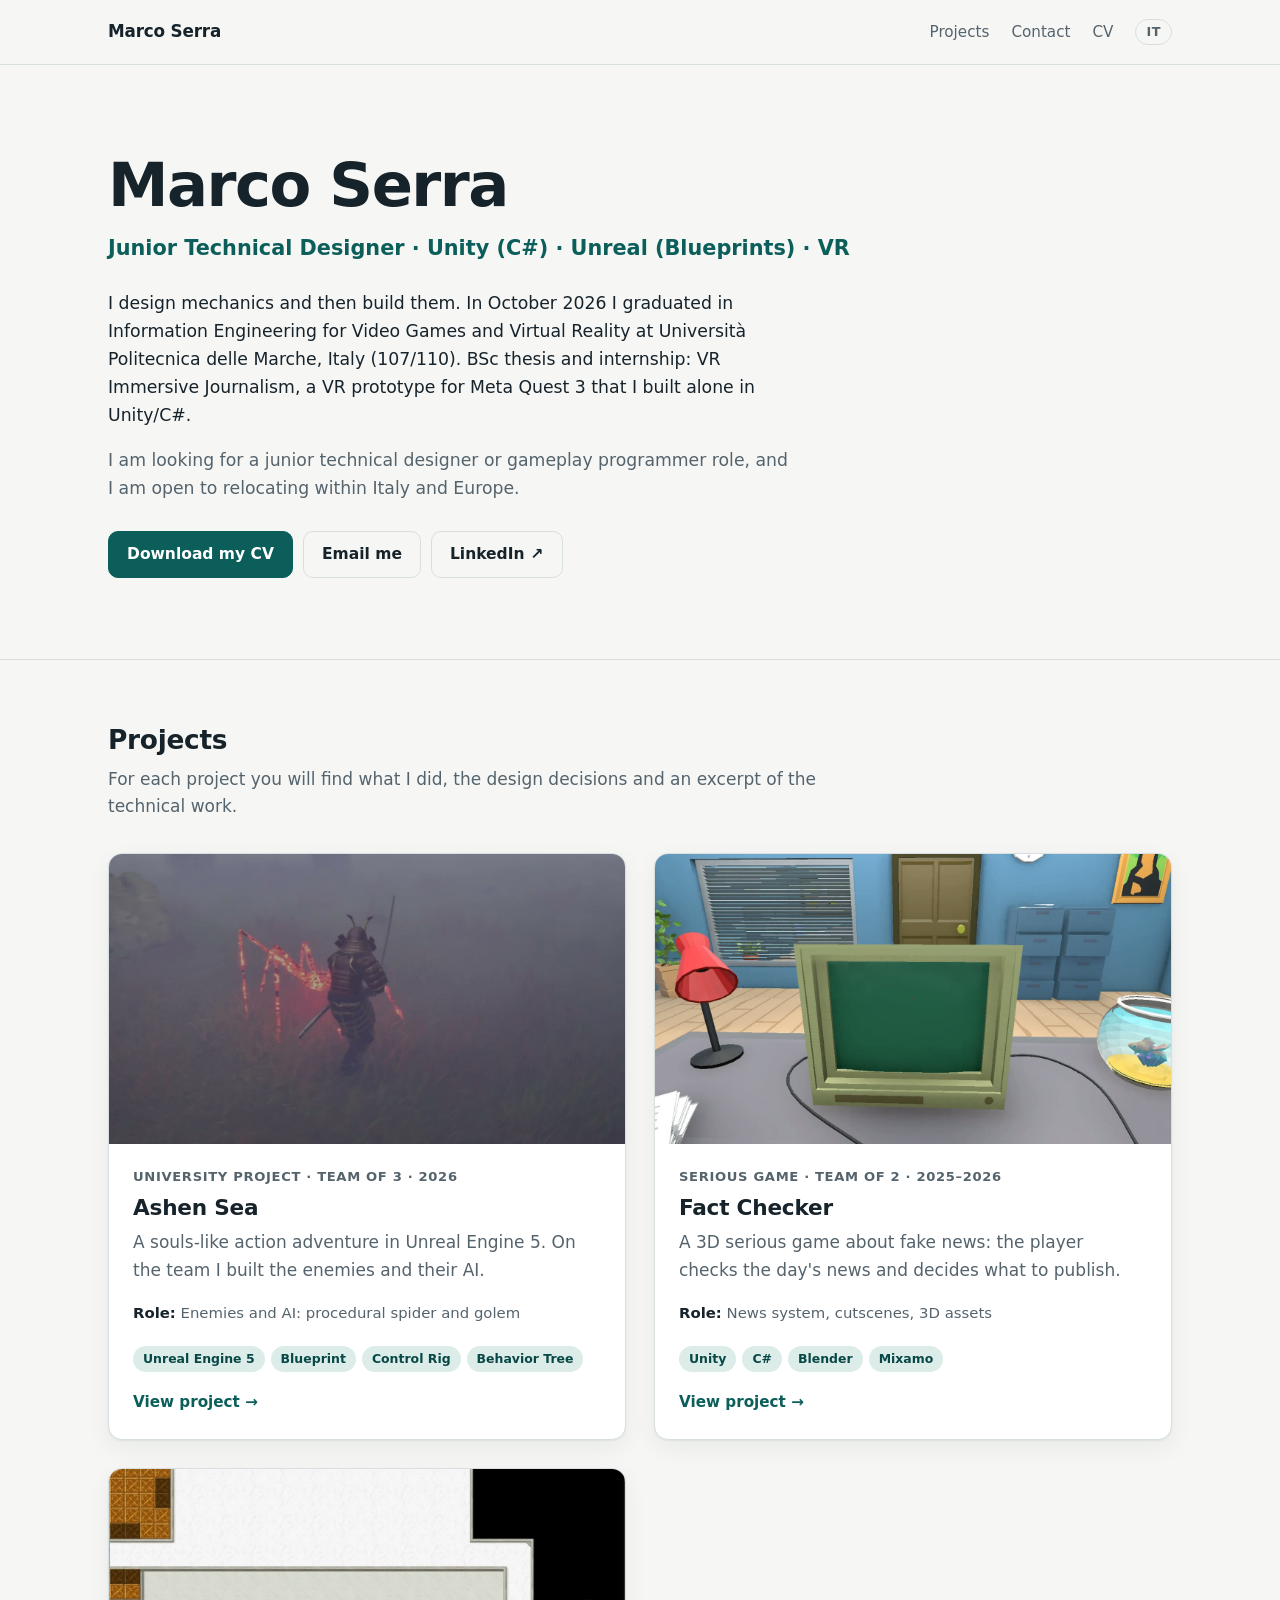
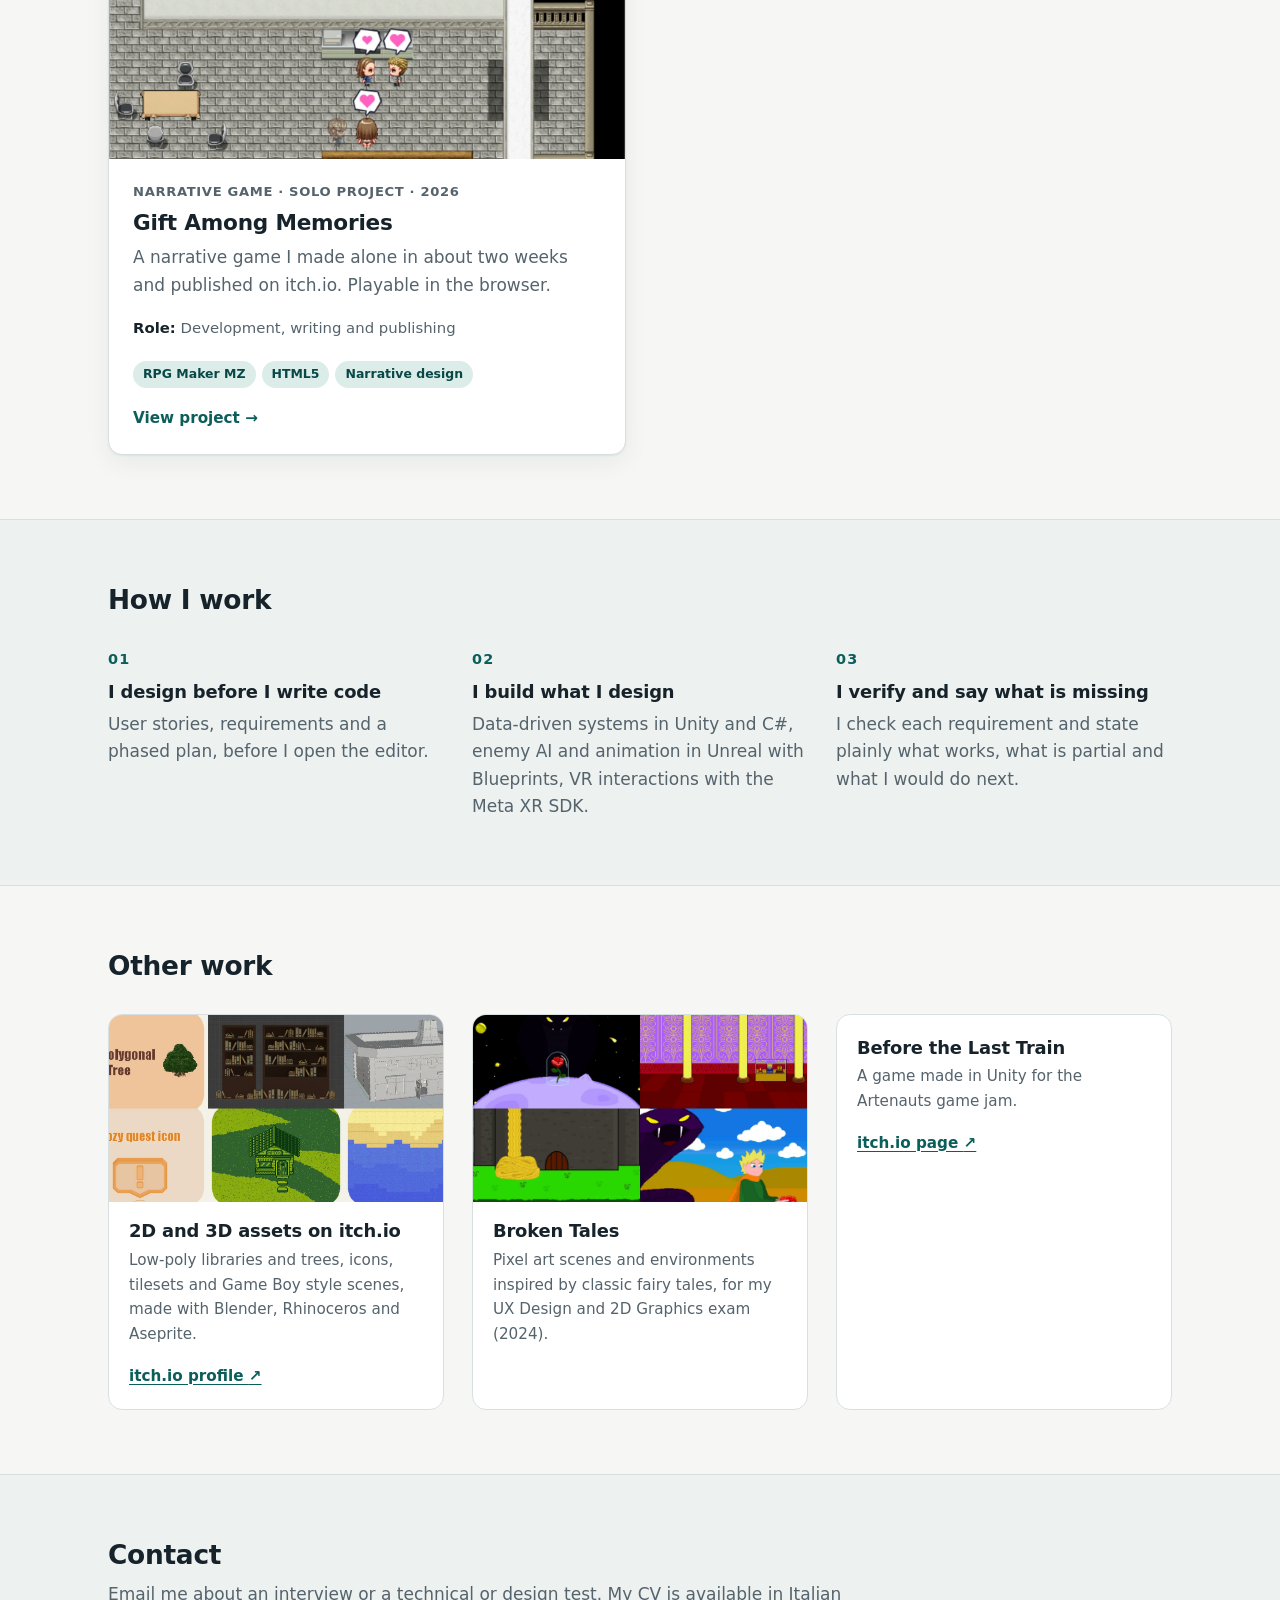
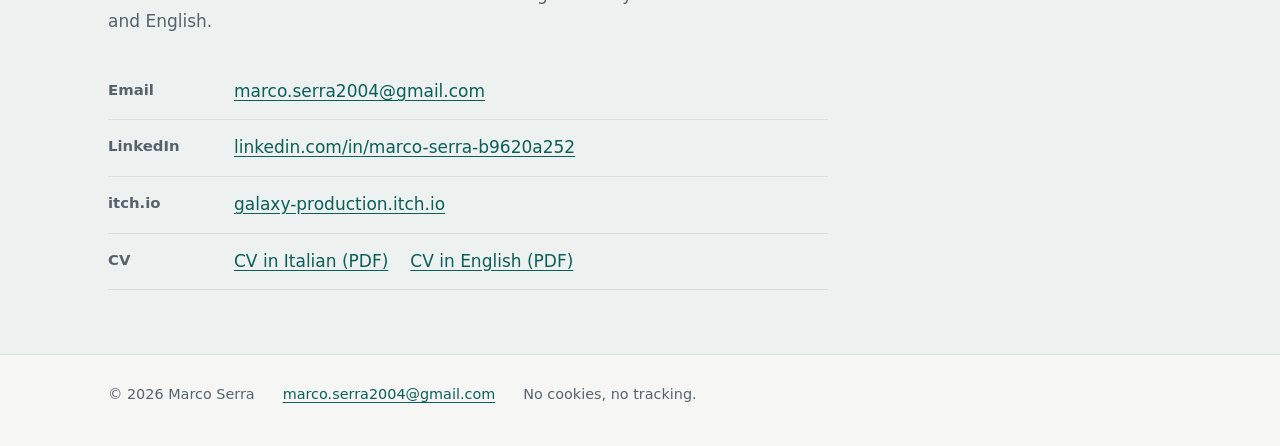
==== en/index.html @ 330b0ddc "Portfolio di Marco Serra" ====
<!doctype html>
<html lang="en">
<head>
<meta charset="utf-8">
<meta name="viewport" content="width=device-width, initial-scale=1">
<title>Marco Serra · Junior Technical Designer</title>
<meta name="description" content="Portfolio of Marco Serra, Junior Technical Designer and Gameplay Programmer (Unity C#, Unreal Blueprints, VR).">
<meta property="og:title" content="Marco Serra · Junior Technical Designer">
<meta property="og:description" content="Portfolio of Marco Serra, Junior Technical Designer and Gameplay Programmer (Unity C#, Unreal Blueprints, VR).">
<meta property="og:type" content="website">
<meta property="og:image" content="https://serramarco1.github.io/portfolio/media/ashen-cover.jpg">
<meta name="color-scheme" content="light dark">
<link rel="alternate" hreflang="it" href="../index.html">
<link rel="icon" href="data:image/svg+xml,%3Csvg%20xmlns%3D%22http%3A%2F%2Fwww.w3.org%2F2000%2Fsvg%22%20viewBox%3D%220%200%2064%2064%22%3E%3Crect%20width%3D%2264%22%20height%3D%2264%22%20rx%3D%2214%22%20fill%3D%22%230B5E5A%22%2F%3E%3Ctext%20x%3D%2232%22%20y%3D%2242%22%20font-family%3D%22Segoe%20UI%2CArial%2Csans-serif%22%20font-size%3D%2228%22%20font-weight%3D%22700%22%20fill%3D%22%23fff%22%20text-anchor%3D%22middle%22%3EMS%3C%2Ftext%3E%3C%2Fsvg%3E">
<link rel="stylesheet" href="../stile.css">
</head>
<body>
<a class="skip" href="#contenuto">Skip to content</a>
<header class="top">
  <div class="wrap top-in">
    <a class="brand" href="../en/index.html">Marco Serra</a>
    <nav aria-label="Main">
      <a href="../en/index.html#progetti">Projects</a>
      <a href="../en/index.html#contatti">Contact</a>
      <a href="../cv/CV_Serra_Marco_EN.pdf">CV</a>
      <a class="lang" href="../index.html" hreflang="it" lang="it" aria-label="Italiano">IT</a>
    </nav>
  </div>
</header>
<main id="contenuto">
<section class="hero">
  <div class="wrap">
    <h1>Marco Serra</h1>
    <p class="role">Junior Technical Designer · Unity (C#) · Unreal (Blueprints) · VR</p>
    <p class="intro">I design mechanics and then build them. In October 2026 I graduated in Information Engineering for Video Games and Virtual Reality at Università Politecnica delle Marche, Italy (107/110). BSc thesis and internship: VR Immersive Journalism, a VR prototype for Meta Quest 3 that I built alone in Unity/C#.</p>
    <p class="intro">I am looking for a junior technical designer or gameplay programmer role, and I am open to relocating within Italy and Europe.</p>
    <p class="cta">
      <a class="btn" href="../cv/CV_Serra_Marco_EN.pdf">Download my CV</a>
      <a class="btn btn-ghost" href="mailto:marco.serra2004@gmail.com">Email me</a>
      <a class="btn btn-ghost" href="https://www.linkedin.com/in/marco-serra-b9620a252">LinkedIn <span aria-hidden="true">↗</span></a>
    </p>
  </div>
</section>
<section class="block" id="progetti">
  <div class="wrap">
    <h2>Projects</h2>
    <p class="sec-intro">For each project you will find what I did, the design decisions and an excerpt of the technical work.</p>
    <ul class="cards"><li><a class="card" href="../en/projects/ashen-sea.html">
  <div class="card-media"><img src="../media/ashen-cover.jpg" alt="The hero with a katana faces a glowing spider in the fog" width="1368" height="770" loading="lazy" decoding="async"></div>
  <div class="card-body">
    <p class="kicker">University project · team of 3 · 2026</p>
    <h3>Ashen Sea</h3>
    <p>A souls-like action adventure in Unreal Engine 5. On the team I built the enemies and their AI.</p>
    <p class="card-role"><strong>Role:</strong> Enemies and AI: procedural spider and golem</p>
    <ul class="tags"><li>Unreal Engine 5</li><li>Blueprint</li><li>Control Rig</li><li>Behavior Tree</li></ul>
    <span class="card-more">View project <span aria-hidden="true">→</span></span>
  </div>
</a></li>
<li><a class="card" href="../en/projects/fact-checker.html">
  <div class="card-media"><img src="../media/fc-ufficio.jpg" alt="The office desk with the computer, the lamp and the fishbowl" width="1400" height="900" loading="lazy" decoding="async"></div>
  <div class="card-body">
    <p class="kicker">Serious game · team of 2 · 2025–2026</p>
    <h3>Fact Checker</h3>
    <p>A 3D serious game about fake news: the player checks the day's news and decides what to publish.</p>
    <p class="card-role"><strong>Role:</strong> News system, cutscenes, 3D assets</p>
    <ul class="tags"><li>Unity</li><li>C#</li><li>Blender</li><li>Mixamo</li></ul>
    <span class="card-more">View project <span aria-hidden="true">→</span></span>
  </div>
</a></li>
<li><a class="card" href="../en/projects/gift-among-memories.html">
  <div class="card-media"><img src="../media/gam-mappa-1.jpg" alt="A pixel art room with two characters and hearts above their heads" width="1400" height="900" loading="lazy" decoding="async"></div>
  <div class="card-body">
    <p class="kicker">Narrative game · solo project · 2026</p>
    <h3>Gift Among Memories</h3>
    <p>A narrative game I made alone in about two weeks and published on itch.io. Playable in the browser.</p>
    <p class="card-role"><strong>Role:</strong> Development, writing and publishing</p>
    <ul class="tags"><li>RPG Maker MZ</li><li>HTML5</li><li>Narrative design</li></ul>
    <span class="card-more">View project <span aria-hidden="true">→</span></span>
  </div>
</a></li></ul>
  </div>
</section>
<section class="block block-alt">
  <div class="wrap">
    <h2>How I work</h2>
    <ol class="method"><li><span class="num">01</span><h3>I design before I write code</h3><p>User stories, requirements and a phased plan, before I open the editor.</p></li><li><span class="num">02</span><h3>I build what I design</h3><p>Data-driven systems in Unity and C#, enemy AI and animation in Unreal with Blueprints, VR interactions with the Meta XR SDK.</p></li><li><span class="num">03</span><h3>I verify and say what is missing</h3><p>I check each requirement and state plainly what works, what is partial and what I would do next.</p></li></ol>
  </div>
</section>
<section class="block">
  <div class="wrap">
    <h2>Other work</h2>
    <ul class="other"><li class="other-item"><img src="../media/altri-asset.jpg" alt="Covers of some assets published on itch.io: low-poly tree, icon, tileset" width="1560" height="720" loading="lazy" decoding="async"><div><h3>2D and 3D assets on itch.io</h3><p>Low-poly libraries and trees, icons, tilesets and Game Boy style scenes, made with Blender, Rhinoceros and Aseprite.</p><a href="https://galaxy-production.itch.io">itch.io profile <span aria-hidden="true">↗</span></a></div></li><li class="other-item"><img src="../media/altri-broken-tales.jpg" alt="Pixel art scenes inspired by Aladdin, Rapunzel and Jack and the Beanstalk" width="1600" height="1000" loading="lazy" decoding="async"><div><h3>Broken Tales</h3><p>Pixel art scenes and environments inspired by classic fairy tales, for my UX Design and 2D Graphics exam (2024).</p></div></li><li class="other-item no-img"><div><h3>Before the Last Train</h3><p>A game made in Unity for the Artenauts game jam.</p><a href="https://galaxy-production.itch.io/gioco-per-gamejam-artenaut">itch.io page <span aria-hidden="true">↗</span></a></div></li></ul>
  </div>
</section>
<section class="block block-alt" id="contatti">
  <div class="wrap contact">
    <h2>Contact</h2>
    <p class="sec-intro">Email me about an interview or a technical or design test. My CV is available in Italian and English.</p>
    <ul class="contact-list">
      <li><span>Email</span><a href="mailto:marco.serra2004@gmail.com">marco.serra2004@gmail.com</a></li>
      <li><span>LinkedIn</span><a href="https://www.linkedin.com/in/marco-serra-b9620a252">linkedin.com/in/marco-serra-b9620a252</a></li>
      <li><span>itch.io</span><a href="https://galaxy-production.itch.io">galaxy-production.itch.io</a></li>
      <li><span>CV</span><span class="cv-links"><a href="../cv/CV_Serra_Marco_IT.pdf">CV in Italian (PDF)</a><a href="../cv/CV_Serra_Marco_EN.pdf">CV in English (PDF)</a></span></li>
    </ul>
  </div>
</section>
</main>
<footer class="foot">
  <div class="wrap foot-in">
    <span>© 2026 Marco Serra</span>
    <a href="mailto:marco.serra2004@gmail.com">marco.serra2004@gmail.com</a>
    <span>No cookies, no tracking.</span>
  </div>
</footer>
<script src="../script.js" defer></script>
</body>
</html>
---- stile.css ----
/* Portfolio Marco Serra — stile unico per tutte le pagine */
:root {
  --bg: #f6f7f5;
  --surface: #ffffff;
  --surface-2: #edf1ef;
  --ink: #17232b;
  --muted: #55636c;
  --line: #d8dfe1;
  --accent: #0b5e5a;
  --accent-strong: #084846;
  --accent-soft: #dcece9;
  --on-accent: #ffffff;
  --shadow: 0 1px 2px rgba(16, 32, 40, 0.06), 0 8px 24px rgba(16, 32, 40, 0.06);
  --code-bg: #0e171c;
  --code-ink: #d6e1e5;
  --radius: 14px;
  --wide: 1120px;
  --text: 68ch;
  --font: "Segoe UI Variable Text", "Segoe UI", system-ui, -apple-system, "Helvetica Neue", Arial, sans-serif;
  --mono: "Cascadia Code", "Cascadia Mono", Consolas, "SFMono-Regular", Menlo, monospace;
  color-scheme: light;
}
@media (prefers-color-scheme: dark) {
  :root {
    --bg: #0d1316;
    --surface: #141c20;
    --surface-2: #111a1e;
    --ink: #e3e9eb;
    --muted: #9aa8b0;
    --line: #26333a;
    --accent: #5dc0b5;
    --accent-strong: #84d4cb;
    --accent-soft: #15302d;
    --on-accent: #062220;
    --shadow: 0 1px 2px rgba(0, 0, 0, 0.3), 0 8px 24px rgba(0, 0, 0, 0.25);
    color-scheme: dark;
  }
}

*, *::before, *::after { box-sizing: border-box; }
html { -webkit-text-size-adjust: 100%; scroll-behavior: smooth; }
@media (prefers-reduced-motion: reduce) { html { scroll-behavior: auto; } }
body {
  margin: 0;
  background: var(--bg);
  color: var(--ink);
  font: 400 17px/1.62 var(--font);
  -webkit-font-smoothing: antialiased;
}
img, video { display: block; max-width: 100%; height: auto; }
a { color: var(--accent); text-underline-offset: 3px; }
a:hover { color: var(--accent-strong); }
:focus-visible { outline: 3px solid var(--accent); outline-offset: 3px; border-radius: 4px; }
h1, h2, h3 { line-height: 1.2; letter-spacing: -0.01em; margin: 0; }
h2 { font-size: 1.65rem; font-weight: 700; }
h3 { font-size: 1.12rem; font-weight: 650; }
p { margin: 0 0 1em; }

.wrap { max-width: var(--wide); margin: 0 auto; padding: 0 28px; }
.skip { position: absolute; left: -999px; top: 8px; background: var(--accent); color: var(--on-accent); padding: 8px 14px; border-radius: 8px; z-index: 10; }
.skip:focus { left: 12px; }

/* ---------- testata ---------- */
.top { border-bottom: 1px solid var(--line); background: var(--bg); }
.top-in { display: flex; align-items: center; justify-content: space-between; gap: 16px; min-height: 64px; }
.brand { font-weight: 700; color: var(--ink); text-decoration: none; font-size: 1.05rem; letter-spacing: -0.01em; }
.top nav { display: flex; align-items: center; gap: 22px; }
.top nav a { color: var(--muted); text-decoration: none; font-size: 0.95rem; font-weight: 500; }
.top nav a:hover { color: var(--ink); }
.top nav .lang { border: 1px solid var(--line); border-radius: 999px; padding: 2px 10px; font-size: 0.8rem; font-weight: 650; letter-spacing: 0.04em; }

/* ---------- pulsanti, etichette ---------- */
.btn {
  display: inline-flex; align-items: center; gap: 6px;
  background: var(--accent); color: var(--on-accent);
  border: 1px solid var(--accent); border-radius: 10px;
  padding: 10px 18px; font-weight: 600; font-size: 0.97rem; text-decoration: none;
}
.btn:hover { background: var(--accent-strong); border-color: var(--accent-strong); color: var(--on-accent); }
.btn-ghost { background: transparent; color: var(--ink); border-color: var(--line); }
.btn-ghost:hover { background: var(--surface); color: var(--ink); border-color: var(--muted); }
.kicker { color: var(--muted); font-size: 0.82rem; font-weight: 600; letter-spacing: 0.05em; text-transform: uppercase; margin: 0 0 8px; }
.tags { display: flex; flex-wrap: wrap; gap: 6px; list-style: none; padding: 0; margin: 0; }
.tags li { background: var(--accent-soft); color: var(--accent-strong); font-size: 0.78rem; font-weight: 600; padding: 3px 10px; border-radius: 999px; }
.sec-intro { color: var(--muted); max-width: var(--text); margin-top: 10px; }
.aside { color: var(--muted); font-size: 0.93rem; max-width: var(--text); }
.sec > .aside { margin-top: 20px; }

/* ---------- home ---------- */
.hero { padding: 84px 0 64px; }
.hero h1 { font-size: clamp(2.4rem, 1.6rem + 3.4vw, 3.8rem); font-weight: 750; letter-spacing: -0.025em; }
.hero .role { color: var(--accent); font-weight: 650; font-size: clamp(1.05rem, 0.95rem + 0.5vw, 1.3rem); margin: 10px 0 24px; }
.hero .intro { max-width: 62ch; font-size: 1.08rem; }
.hero .intro + .intro { color: var(--muted); }
.cta { display: flex; flex-wrap: wrap; gap: 10px; margin-top: 28px; }

.block { padding: 64px 0; border-top: 1px solid var(--line); }
.block-alt { background: var(--surface-2); }

.cards { list-style: none; padding: 0; margin: 32px 0 0; display: grid; grid-template-columns: repeat(2, minmax(0, 1fr)); gap: 28px; }
.card {
  display: flex; flex-direction: column; height: 100%;
  background: var(--surface); border: 1px solid var(--line); border-radius: var(--radius);
  overflow: hidden; color: var(--ink); text-decoration: none; box-shadow: var(--shadow);
  transition: transform 0.18s ease, border-color 0.18s ease;
}
.card:hover { transform: translateY(-3px); border-color: var(--accent); color: var(--ink); }
@media (prefers-reduced-motion: reduce) { .card, .card:hover { transition: none; transform: none; } }
.card-media { aspect-ratio: 16 / 9; background: #0b1013; overflow: hidden; }
.card-media img { width: 100%; height: 100%; object-fit: cover; }
.card-body { padding: 22px 24px 24px; display: flex; flex-direction: column; flex: 1; }
.card-body h3 { font-size: 1.35rem; margin-bottom: 8px; }
.card-body p { color: var(--muted); }
.card-role { font-size: 0.93rem; }
.card-role strong { color: var(--ink); font-weight: 600; }
.card .tags { margin-top: auto; padding-top: 6px; }
.card-more { margin-top: 18px; color: var(--accent); font-weight: 600; font-size: 0.95rem; }

.method { list-style: none; padding: 0; margin: 32px 0 0; display: grid; grid-template-columns: repeat(3, minmax(0, 1fr)); gap: 28px; }
.method .num { display: block; color: var(--accent); font-weight: 700; font-size: 0.9rem; letter-spacing: 0.08em; margin-bottom: 10px; }
.method h3 { margin-bottom: 8px; }
.method p { color: var(--muted); margin: 0; }

.other { list-style: none; padding: 0; margin: 32px 0 0; display: grid; grid-template-columns: repeat(3, minmax(0, 1fr)); gap: 28px; }
.other-item { background: var(--surface); border: 1px solid var(--line); border-radius: var(--radius); overflow: hidden; }
.other-item img { width: 100%; aspect-ratio: 16 / 9; object-fit: cover; }
.other-item > div { padding: 18px 20px 20px; }
.other-item h3 { margin-bottom: 6px; }
.other-item p { color: var(--muted); font-size: 0.95rem; }
.other-item a { font-weight: 600; font-size: 0.95rem; }
.other-item.no-img > div { padding-top: 22px; }

.contact-list { list-style: none; padding: 0; margin: 28px 0 0; max-width: 720px; }
.contact-list li { display: grid; grid-template-columns: 110px 1fr; gap: 16px; padding: 14px 0; border-bottom: 1px solid var(--line); }
.contact-list li > span:first-child { color: var(--muted); font-weight: 600; font-size: 0.93rem; }
.contact-list a { word-break: break-word; }
.cv-links { display: flex; flex-wrap: wrap; gap: 6px 22px; }

/* ---------- pagina progetto ---------- */
.project { padding: 36px 0 72px; }
.back { display: inline-flex; gap: 6px; color: var(--muted); text-decoration: none; font-weight: 500; font-size: 0.95rem; }
.back:hover { color: var(--ink); }
.p-head { margin: 28px 0 32px; }
.p-head h1 { font-size: clamp(2.1rem, 1.5rem + 2.6vw, 3.2rem); font-weight: 750; letter-spacing: -0.02em; margin-bottom: 16px; }
.lead { font-size: 1.15rem; max-width: var(--text); margin-bottom: 20px; }
.hero-media { margin: 0 0 28px; }
.hero-media video, .hero-media img { width: 100%; border-radius: var(--radius); background: #000; box-shadow: var(--shadow); }
.hero-media figcaption, .gallery figcaption { color: var(--muted); font-size: 0.9rem; margin-top: 10px; max-width: var(--text); }

.facts { display: grid; grid-template-columns: repeat(2, minmax(0, 1fr)); gap: 0; margin: 0 0 12px; border-top: 1px solid var(--line); }
.facts > div { padding: 14px 24px 14px 0; border-bottom: 1px solid var(--line); }
.facts dt { color: var(--muted); font-size: 0.8rem; font-weight: 650; letter-spacing: 0.05em; text-transform: uppercase; margin-bottom: 2px; }
.facts dd { margin: 0; }
.p-cta { margin: 24px 0 0; }

.sec { margin-top: 64px; }
.sec > h2 { margin-bottom: 8px; }
.sec-text p, .sec-text .bullets { max-width: var(--text); }
.sec-text > h2 { margin-bottom: 16px; }
.bullets { padding-left: 1.2em; margin: 0 0 1em; }
.bullets li { margin-bottom: 8px; }
.bullets li::marker { color: var(--accent); }

.feats { display: grid; gap: 40px; margin-top: 28px; }
.feat { display: grid; grid-template-columns: minmax(0, 1.15fr) minmax(0, 1fr); gap: 36px; align-items: center; }
.feat:nth-child(even) .feat-media { order: 2; }
.feat-media img, .feat-media video { width: 100%; border-radius: 12px; border: 1px solid var(--line); background: #0b1013; }
.feat-text h3 { margin-bottom: 10px; font-size: 1.2rem; }
.feat-text p { color: var(--muted); margin: 0; }

.flow { display: flex; align-items: stretch; margin-top: 28px; }
.flow-node {
  flex: 1 1 0; min-width: 0;
  background: var(--surface); border: 1px solid var(--line); border-top: 3px solid var(--accent);
  border-radius: 12px; padding: 16px 18px; display: flex; flex-direction: column; gap: 6px;
}
.flow-node strong { font-size: 1rem; }
.flow-node span { color: var(--muted); font-size: 0.9rem; line-height: 1.45; }
.flow-link { flex: 0 0 104px; display: flex; flex-direction: column; align-items: center; justify-content: center; gap: 4px; padding: 0 6px; text-align: center; }
.flow-link .arrow::before { content: "→"; color: var(--accent); font-size: 1.5rem; line-height: 1; }
.flow-label { color: var(--muted); font-size: 0.78rem; line-height: 1.3; }
.flow-note { color: var(--muted); font-size: 0.92rem; max-width: var(--text); margin-top: 18px; }
.flow-extra { margin-top: 36px; }
.flow-extra h3 { margin-bottom: 8px; }
.flow-extra p { color: var(--muted); max-width: var(--text); }

.code-item { margin-top: 32px; }
.code-item h3 { margin-bottom: 8px; }
.code-item > p { color: var(--muted); max-width: var(--text); }
.code { margin: 16px 0 0; background: var(--code-bg); border-radius: 12px; overflow: hidden; border: 1px solid #1d2a31; }
.code figcaption { font-family: var(--mono); font-size: 0.8rem; color: #8fa3ad; padding: 10px 18px; border-bottom: 1px solid #1d2a31; background: #121e24; }
.code pre { margin: 0; padding: 18px; overflow-x: auto; font: 13.5px/1.6 var(--mono); color: var(--code-ink); tab-size: 4; }
.code .c { color: #7d909a; font-style: italic; }
.code .s { color: #e6b97c; }
.code .k { color: #79c8e9; }
.code .t { color: #9edaa9; }
.code .f { color: #f0d68e; }
.code .n { color: #f3a27c; }
.code .a { color: #cba3f3; }

.gallery { display: grid; grid-template-columns: repeat(2, minmax(0, 1fr)); gap: 28px; margin-top: 24px; }
.gallery figure { margin: 0; }
.gallery img { width: 100%; border-radius: 12px; border: 1px solid var(--line); background: #0b1013; }

.next { margin-top: 72px; border-top: 1px solid var(--line); padding-top: 28px; }
.next a { display: inline-flex; flex-direction: column; text-decoration: none; }
.next-label { color: var(--muted); font-size: 0.85rem; font-weight: 600; text-transform: uppercase; letter-spacing: 0.05em; }
.next-title { font-size: 1.5rem; font-weight: 700; color: var(--ink); }
.next a:hover .next-title { color: var(--accent); }

video.loop { cursor: pointer; }

/* ---------- piè di pagina ---------- */
.foot { border-top: 1px solid var(--line); padding: 28px 0 40px; color: var(--muted); font-size: 0.9rem; }
.foot-in { display: flex; flex-wrap: wrap; gap: 8px 28px; }

/* ---------- schermi stretti ---------- */
@media (max-width: 900px) {
  .method, .other { grid-template-columns: 1fr; gap: 20px; }
  .feat { grid-template-columns: 1fr; gap: 16px; }
  .feat:nth-child(even) .feat-media { order: 0; }
  .flow { flex-direction: column; }
  .flow-node { flex: none; }
  .flow-link { flex: none; flex-direction: row; padding: 8px 0; }
  .flow-link .arrow::before { content: "↓"; }
}
@media (max-width: 760px) {
  body { font-size: 16px; }
  .wrap { padding: 0 16px; }
  .top-in { min-height: 56px; }
  .top nav { gap: 14px; }
  .top nav a { font-size: 0.88rem; }
  .hero { padding: 48px 0 40px; }
  .block { padding: 48px 0; }
  .cards { grid-template-columns: 1fr; gap: 20px; }
  .card-body { padding: 18px 18px 20px; }
  .facts { grid-template-columns: 1fr; }
  .facts > div { padding-right: 0; }
  .gallery { grid-template-columns: 1fr; gap: 20px; }
  .sec { margin-top: 48px; }
  .code pre { font-size: 12.5px; padding: 14px; }
  .contact-list li { grid-template-columns: 1fr; gap: 2px; }
}
@media (max-width: 380px) {
  .brand { font-size: 0.95rem; }
  .top nav { gap: 10px; }
}
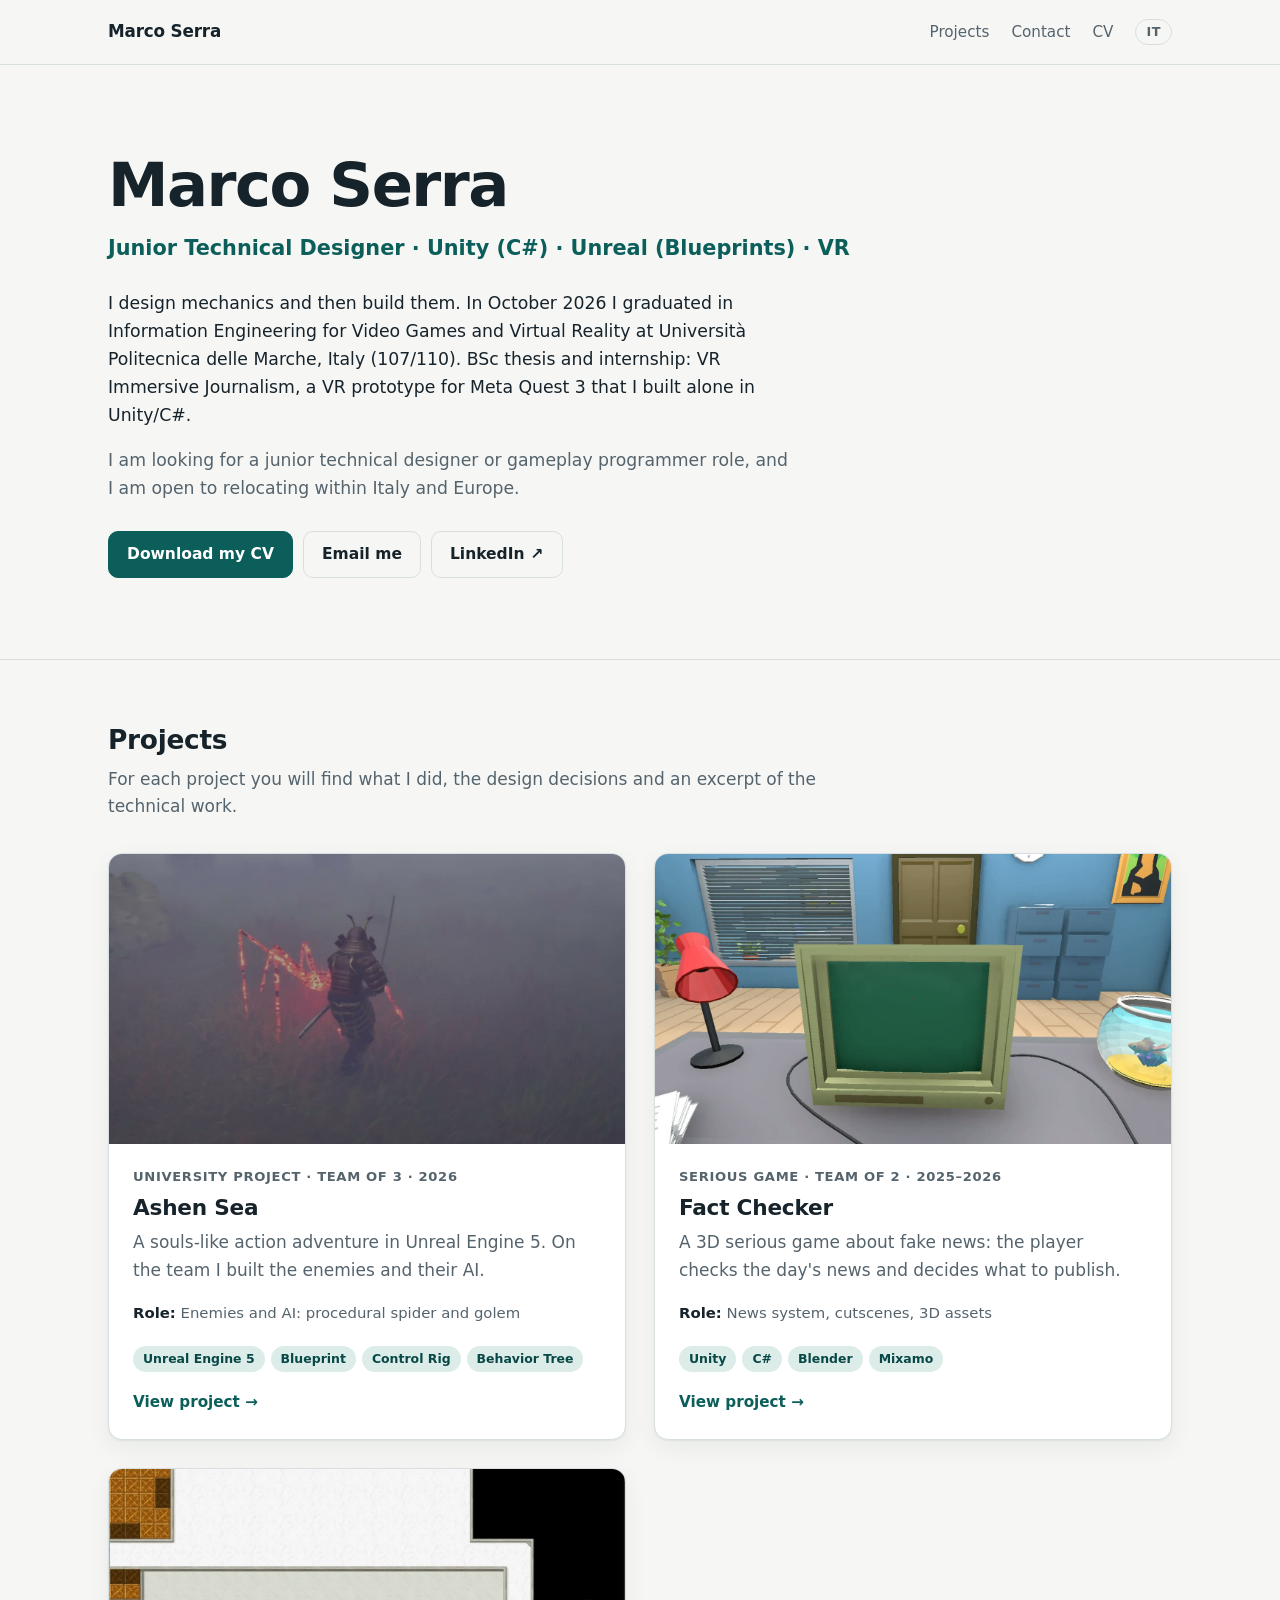
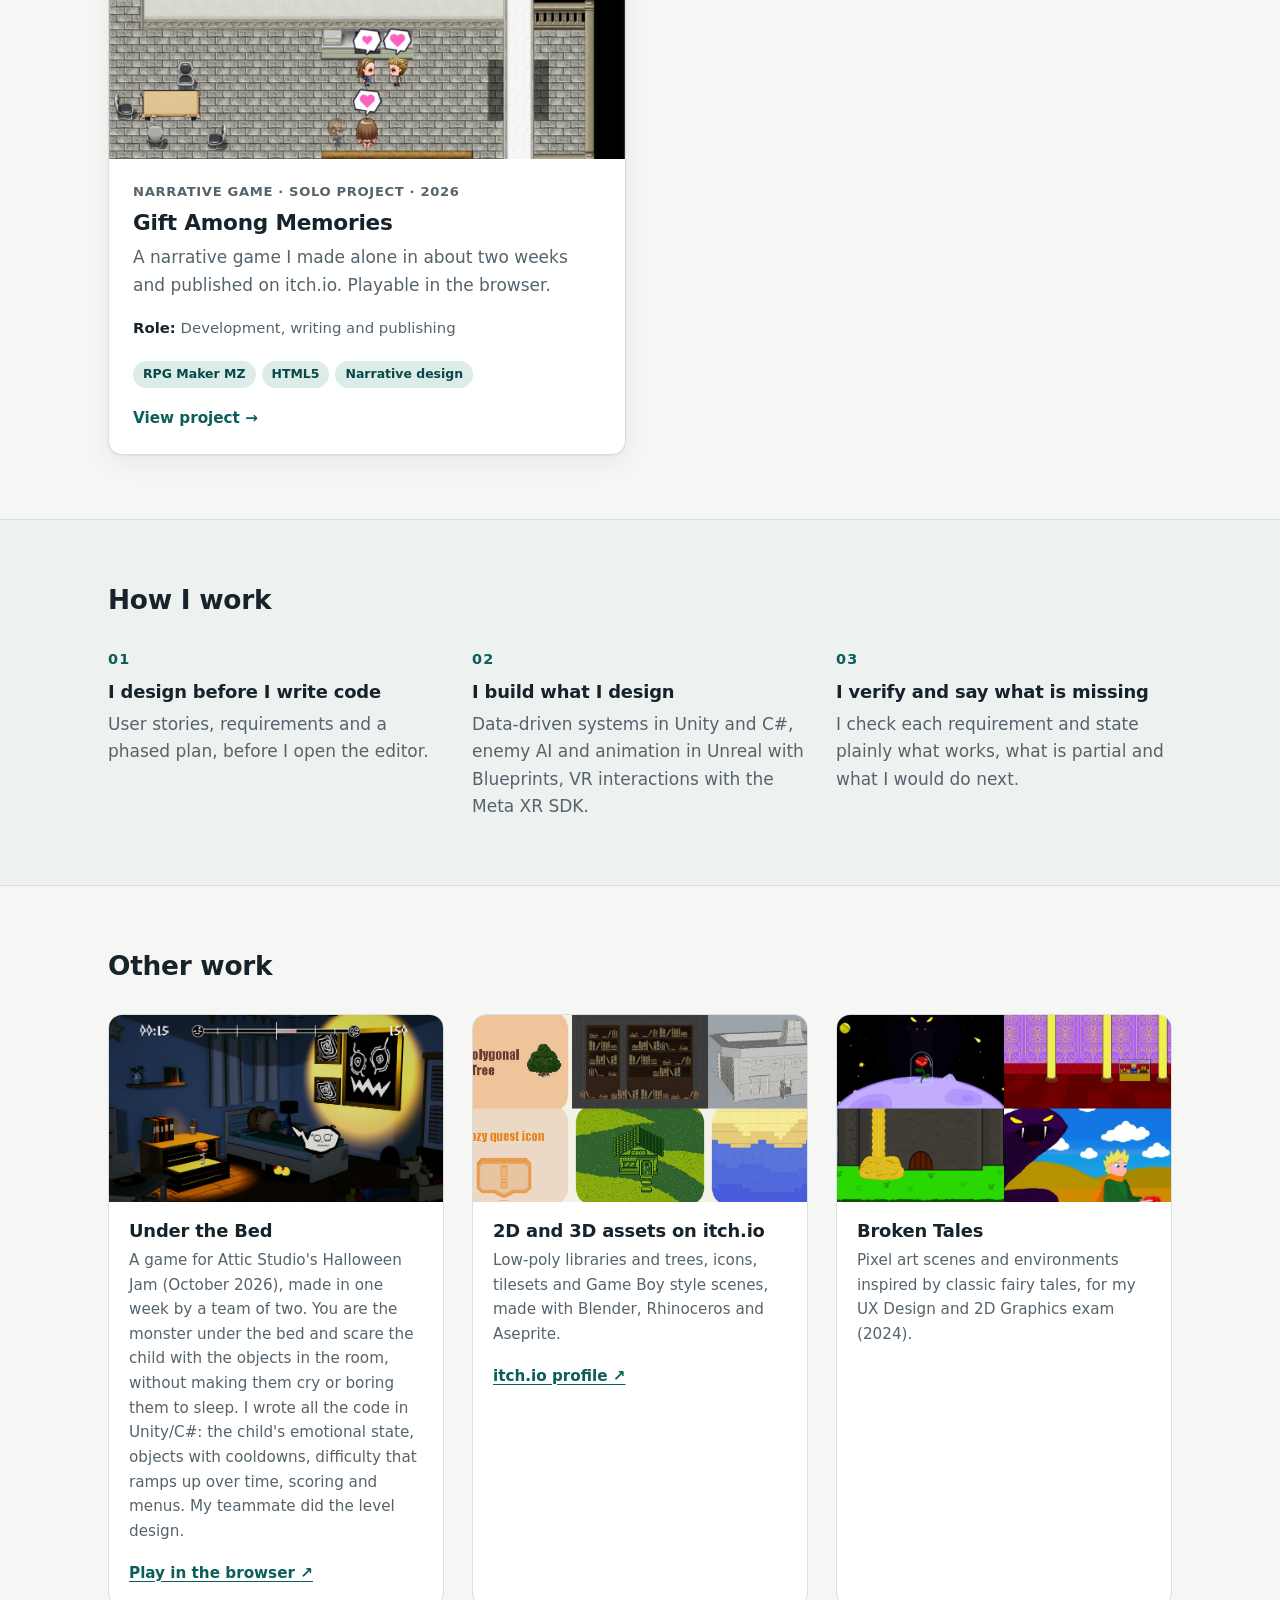
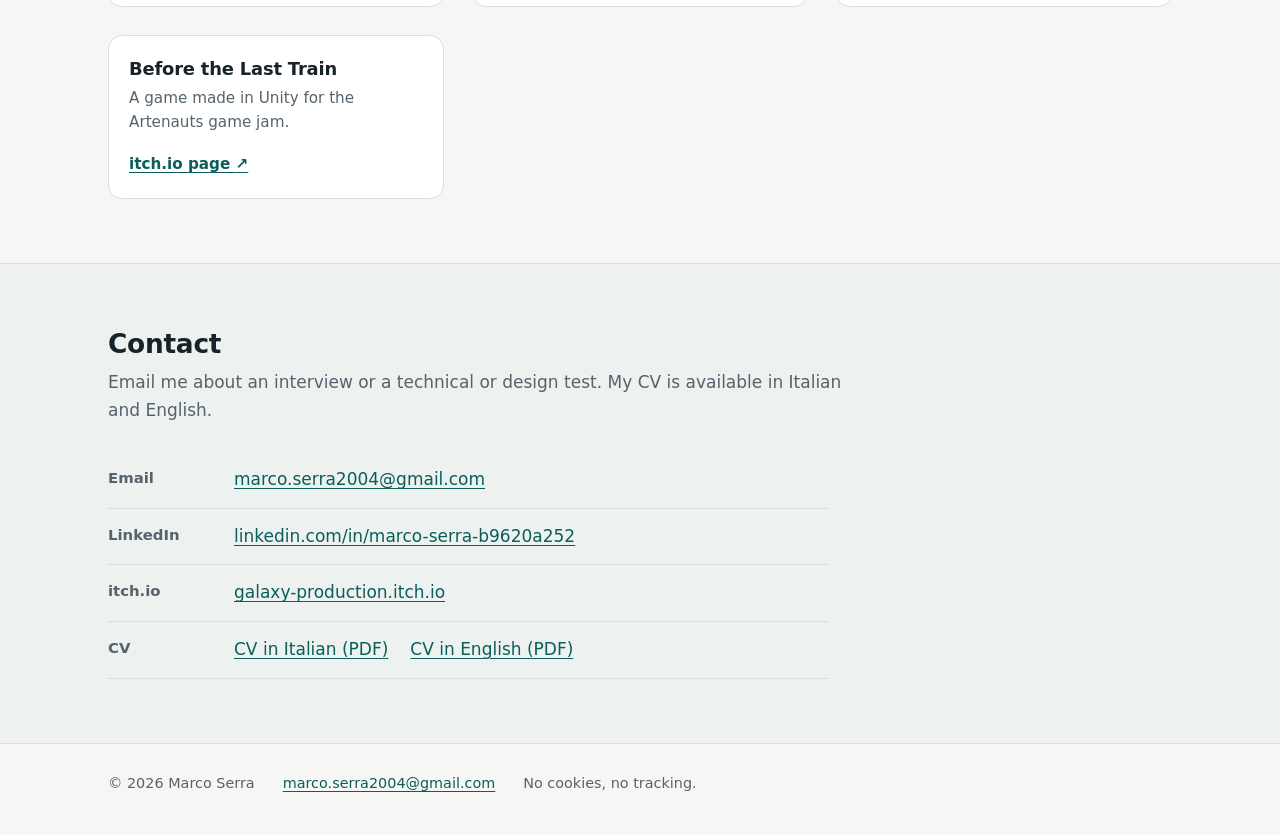
==== commit 235135ba: "Aggiungi Under the Bed agli altri lavori e al CV" ====
--- a/en/index.html
+++ b/en/index.html
@@ -89,7 +89,7 @@
 <section class="block">
   <div class="wrap">
     <h2>Other work</h2>
-    <ul class="other"><li class="other-item"><img src="../media/altri-asset.jpg" alt="Covers of some assets published on itch.io: low-poly tree, icon, tileset" width="1560" height="720" loading="lazy" decoding="async"><div><h3>2D and 3D assets on itch.io</h3><p>Low-poly libraries and trees, icons, tilesets and Game Boy style scenes, made with Blender, Rhinoceros and Aseprite.</p><a href="https://galaxy-production.itch.io">itch.io profile <span aria-hidden="true">↗</span></a></div></li><li class="other-item"><img src="../media/altri-broken-tales.jpg" alt="Pixel art scenes inspired by Aladdin, Rapunzel and Jack and the Beanstalk" width="1600" height="1000" loading="lazy" decoding="async"><div><h3>Broken Tales</h3><p>Pixel art scenes and environments inspired by classic fairy tales, for my UX Design and 2D Graphics exam (2024).</p></div></li><li class="other-item no-img"><div><h3>Before the Last Train</h3><p>A game made in Unity for the Artenauts game jam.</p><a href="https://galaxy-production.itch.io/gioco-per-gamejam-artenaut">itch.io page <span aria-hidden="true">↗</span></a></div></li></ul>
+    <ul class="other"><li class="other-item"><img src="../media/altri-under-the-bed.jpg" alt="Under the Bed: the bedroom at night, the child in bed and the fear meter at the top" width="1600" height="898" loading="lazy" decoding="async"><div><h3>Under the Bed</h3><p>A game for Attic Studio's Halloween Jam (October 2026), made in one week by a team of two. You are the monster under the bed and scare the child with the objects in the room, without making them cry or boring them to sleep. I wrote all the code in Unity/C#: the child's emotional state, objects with cooldowns, difficulty that ramps up over time, scoring and menus. My teammate did the level design.</p><a href="https://artayx.itch.io/under-the-bed">Play in the browser <span aria-hidden="true">↗</span></a></div></li><li class="other-item"><img src="../media/altri-asset.jpg" alt="Covers of some assets published on itch.io: low-poly tree, icon, tileset" width="1560" height="720" loading="lazy" decoding="async"><div><h3>2D and 3D assets on itch.io</h3><p>Low-poly libraries and trees, icons, tilesets and Game Boy style scenes, made with Blender, Rhinoceros and Aseprite.</p><a href="https://galaxy-production.itch.io">itch.io profile <span aria-hidden="true">↗</span></a></div></li><li class="other-item"><img src="../media/altri-broken-tales.jpg" alt="Pixel art scenes inspired by Aladdin, Rapunzel and Jack and the Beanstalk" width="1600" height="1000" loading="lazy" decoding="async"><div><h3>Broken Tales</h3><p>Pixel art scenes and environments inspired by classic fairy tales, for my UX Design and 2D Graphics exam (2024).</p></div></li><li class="other-item no-img"><div><h3>Before the Last Train</h3><p>A game made in Unity for the Artenauts game jam.</p><a href="https://galaxy-production.itch.io/gioco-per-gamejam-artenaut">itch.io page <span aria-hidden="true">↗</span></a></div></li></ul>
   </div>
 </section>
 <section class="block block-alt" id="contatti">
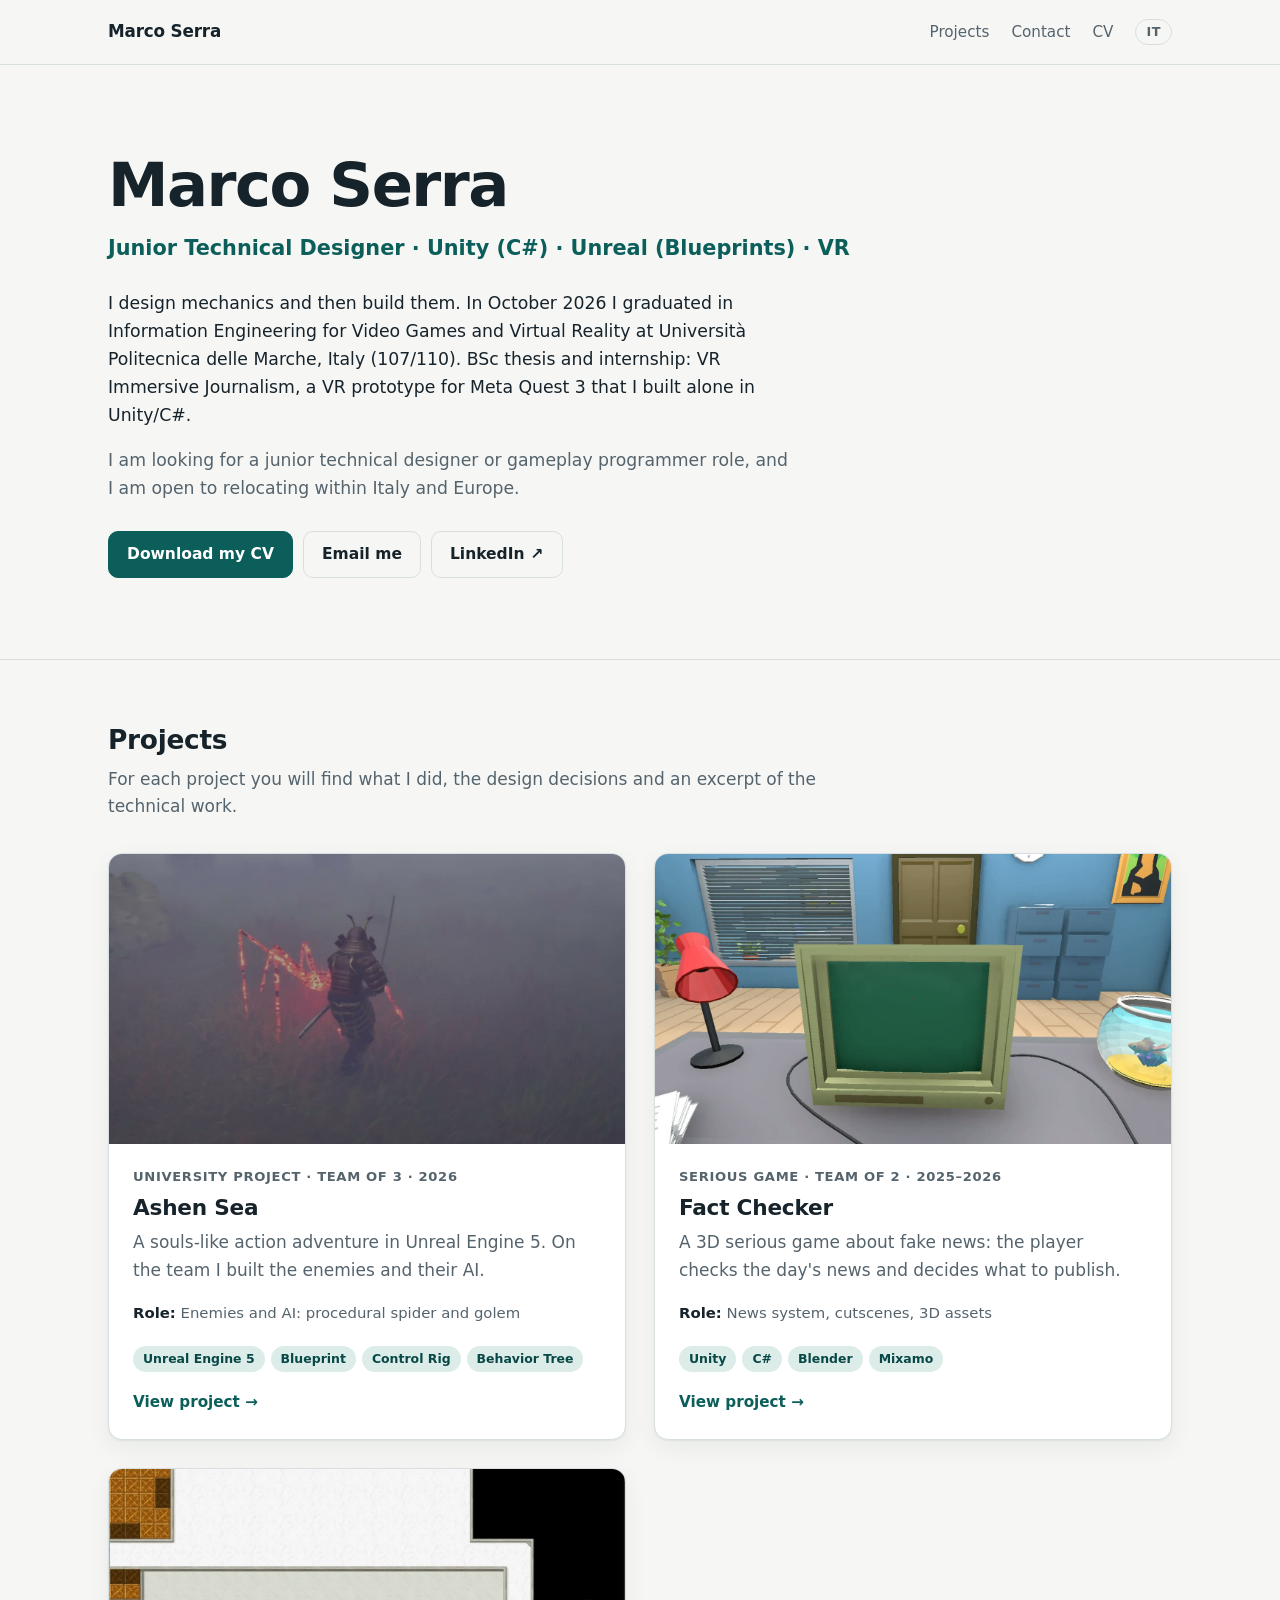
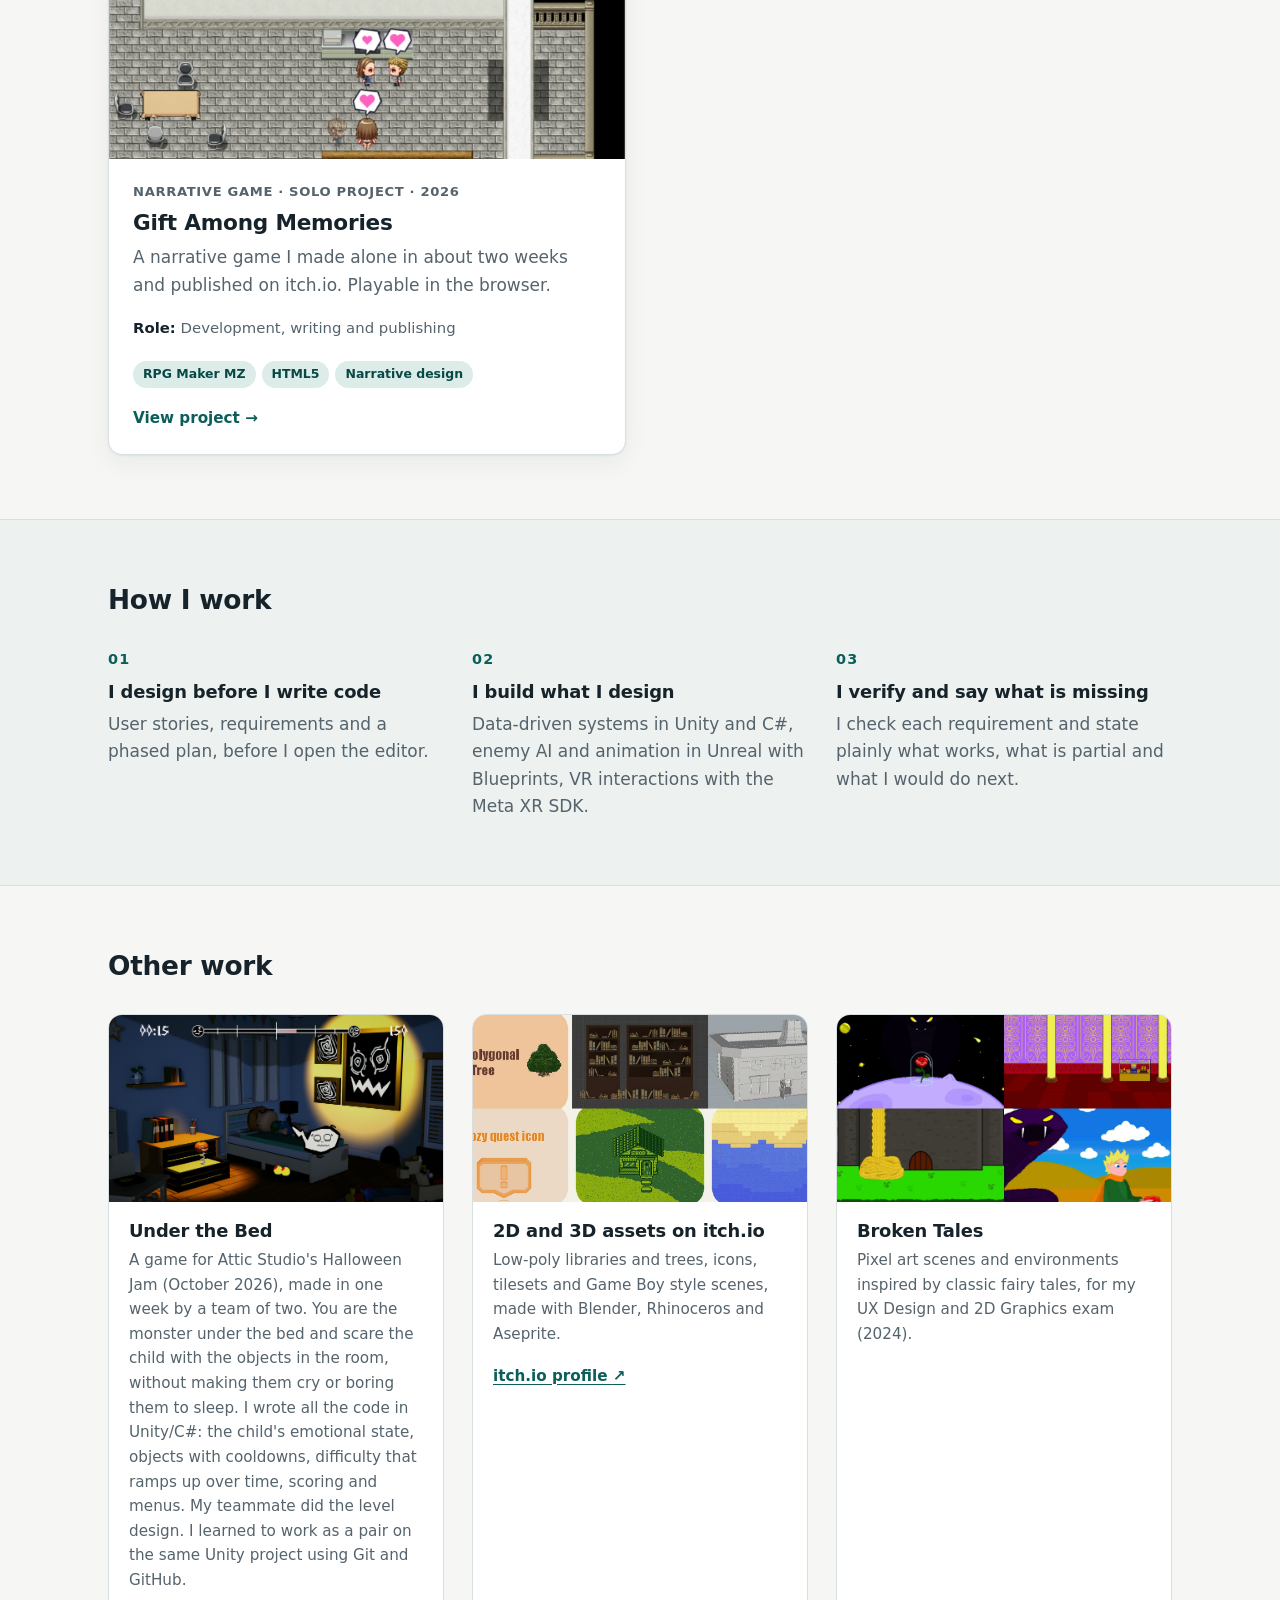
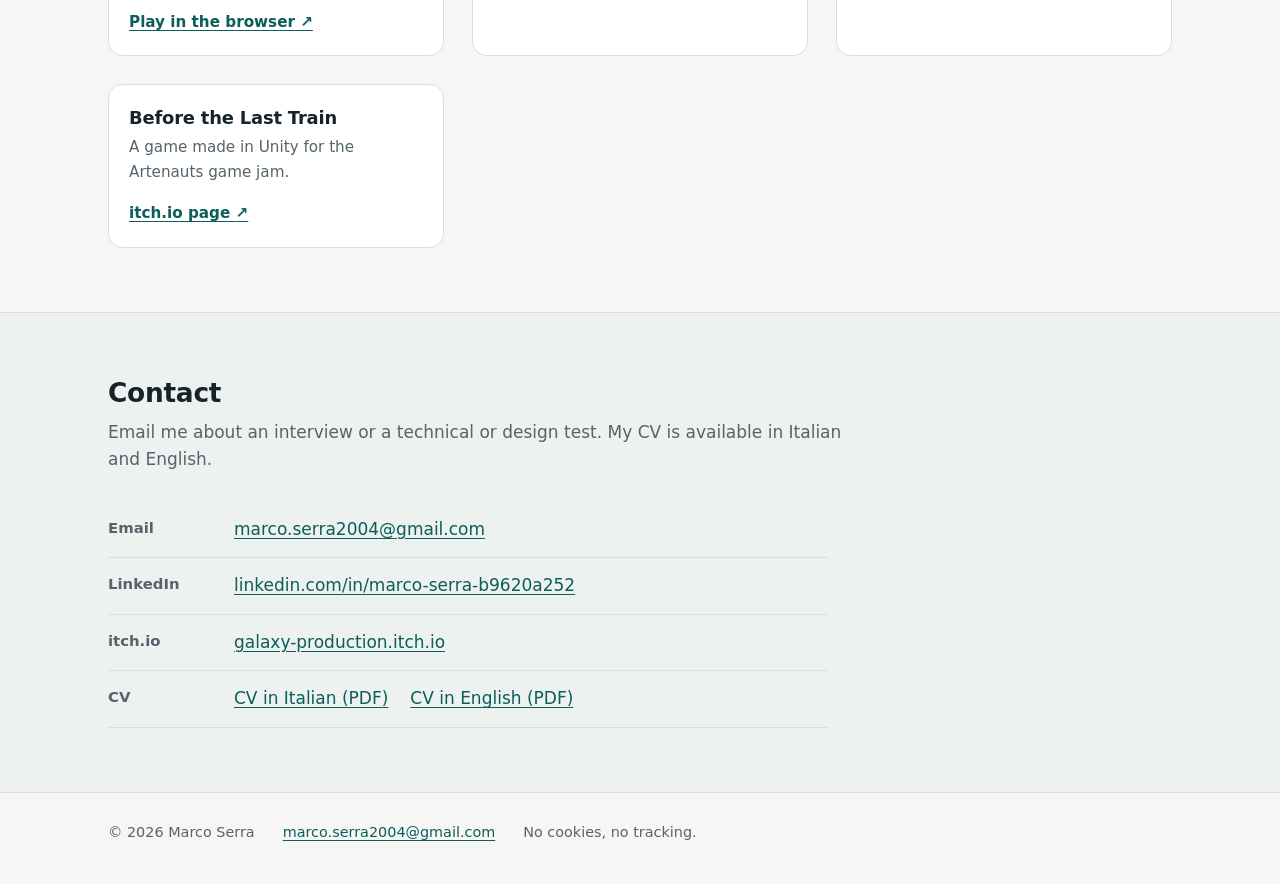
==== commit 2df6834f: "Move Git/GitHub teamwork from Fact Checker to Under the Bed" ====
--- a/en/index.html
+++ b/en/index.html
@@ -89,7 +89,7 @@
 <section class="block">
   <div class="wrap">
     <h2>Other work</h2>
-    <ul class="other"><li class="other-item"><img src="../media/altri-under-the-bed.jpg" alt="Under the Bed: the bedroom at night, the child in bed and the fear meter at the top" width="1600" height="898" loading="lazy" decoding="async"><div><h3>Under the Bed</h3><p>A game for Attic Studio's Halloween Jam (October 2026), made in one week by a team of two. You are the monster under the bed and scare the child with the objects in the room, without making them cry or boring them to sleep. I wrote all the code in Unity/C#: the child's emotional state, objects with cooldowns, difficulty that ramps up over time, scoring and menus. My teammate did the level design.</p><a href="https://artayx.itch.io/under-the-bed">Play in the browser <span aria-hidden="true">↗</span></a></div></li><li class="other-item"><img src="../media/altri-asset.jpg" alt="Covers of some assets published on itch.io: low-poly tree, icon, tileset" width="1560" height="720" loading="lazy" decoding="async"><div><h3>2D and 3D assets on itch.io</h3><p>Low-poly libraries and trees, icons, tilesets and Game Boy style scenes, made with Blender, Rhinoceros and Aseprite.</p><a href="https://galaxy-production.itch.io">itch.io profile <span aria-hidden="true">↗</span></a></div></li><li class="other-item"><img src="../media/altri-broken-tales.jpg" alt="Pixel art scenes inspired by Aladdin, Rapunzel and Jack and the Beanstalk" width="1600" height="1000" loading="lazy" decoding="async"><div><h3>Broken Tales</h3><p>Pixel art scenes and environments inspired by classic fairy tales, for my UX Design and 2D Graphics exam (2024).</p></div></li><li class="other-item no-img"><div><h3>Before the Last Train</h3><p>A game made in Unity for the Artenauts game jam.</p><a href="https://galaxy-production.itch.io/gioco-per-gamejam-artenaut">itch.io page <span aria-hidden="true">↗</span></a></div></li></ul>
+    <ul class="other"><li class="other-item"><img src="../media/altri-under-the-bed.jpg" alt="Under the Bed: the bedroom at night, the child in bed and the fear meter at the top" width="1600" height="898" loading="lazy" decoding="async"><div><h3>Under the Bed</h3><p>A game for Attic Studio's Halloween Jam (October 2026), made in one week by a team of two. You are the monster under the bed and scare the child with the objects in the room, without making them cry or boring them to sleep. I wrote all the code in Unity/C#: the child's emotional state, objects with cooldowns, difficulty that ramps up over time, scoring and menus. My teammate did the level design. I learned to work as a pair on the same Unity project using Git and GitHub.</p><a href="https://artayx.itch.io/under-the-bed">Play in the browser <span aria-hidden="true">↗</span></a></div></li><li class="other-item"><img src="../media/altri-asset.jpg" alt="Covers of some assets published on itch.io: low-poly tree, icon, tileset" width="1560" height="720" loading="lazy" decoding="async"><div><h3>2D and 3D assets on itch.io</h3><p>Low-poly libraries and trees, icons, tilesets and Game Boy style scenes, made with Blender, Rhinoceros and Aseprite.</p><a href="https://galaxy-production.itch.io">itch.io profile <span aria-hidden="true">↗</span></a></div></li><li class="other-item"><img src="../media/altri-broken-tales.jpg" alt="Pixel art scenes inspired by Aladdin, Rapunzel and Jack and the Beanstalk" width="1600" height="1000" loading="lazy" decoding="async"><div><h3>Broken Tales</h3><p>Pixel art scenes and environments inspired by classic fairy tales, for my UX Design and 2D Graphics exam (2024).</p></div></li><li class="other-item no-img"><div><h3>Before the Last Train</h3><p>A game made in Unity for the Artenauts game jam.</p><a href="https://galaxy-production.itch.io/gioco-per-gamejam-artenaut">itch.io page <span aria-hidden="true">↗</span></a></div></li></ul>
   </div>
 </section>
 <section class="block block-alt" id="contatti">
